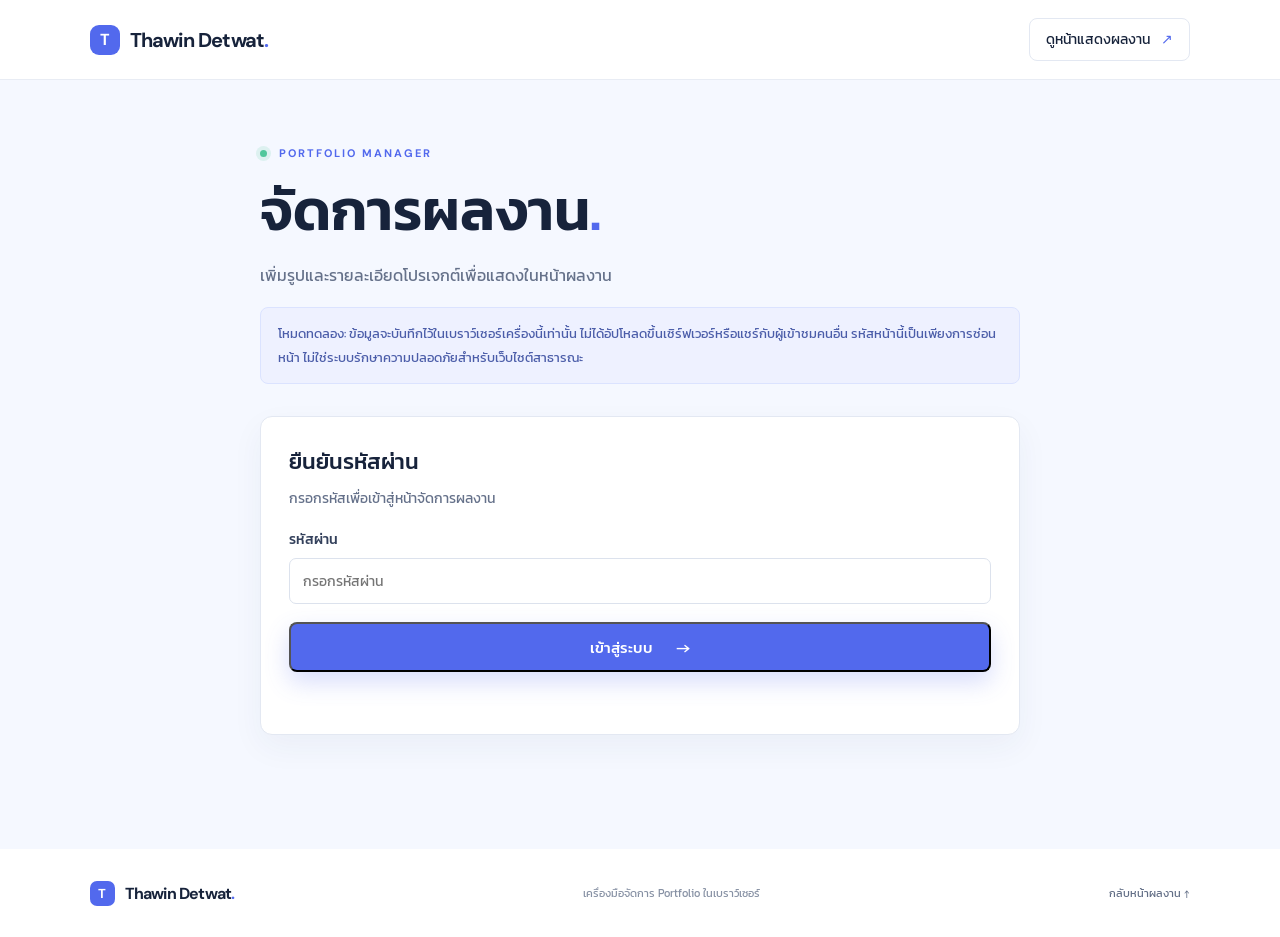
==== admin.html @ 8e3e982e "Add files via upload" ====
<!DOCTYPE html>
<html lang="th">
<head>
  <meta charset="UTF-8">
  <meta name="viewport" content="width=device-width, initial-scale=1.0">
  <meta name="description" content="จัดการและอัปโหลดผลงาน Portfolio ของ Thawin Detwat">
  <meta name="theme-color" content="#f5f8ff">
  <title>จัดการผลงาน | Thawin Detwat</title>
  <link rel="preconnect" href="https://fonts.googleapis.com">
  <link rel="preconnect" href="https://fonts.gstatic.com" crossorigin>
  <link href="https://fonts.googleapis.com/css2?family=DM+Sans:wght@400;500;600;700&family=Kanit:wght@300;400;500;600;700&display=swap" rel="stylesheet">
  <link rel="stylesheet" href="style.css">
</head>
<body>
  <header class="site-header">
    <a class="brand" href="index.html" aria-label="Thawin Detwat - หน้าแรก">
      <span class="brand-mark" aria-hidden="true">T</span>
      <span>Thawin Detwat<span class="brand-period">.</span></span>
    </a>
    <a class="header-link" href="work.html">ดูหน้าแสดงผลงาน <span aria-hidden="true">↗</span></a>
  </header>

  <main class="admin-page">
    <section class="admin-intro">
      <p class="eyebrow"><span class="status-dot" aria-hidden="true"></span> PORTFOLIO MANAGER</p>
      <h1>จัดการผลงาน<span class="heading-period">.</span></h1>
      <p>เพิ่มรูปและรายละเอียดโปรเจกต์เพื่อแสดงในหน้าผลงาน</p>
      <div class="storage-notice" role="note">
        โหมดทดลอง: ข้อมูลจะบันทึกไว้ในเบราว์เซอร์เครื่องนี้เท่านั้น ไม่ได้อัปโหลดขึ้นเซิร์ฟเวอร์หรือแชร์กับผู้เข้าชมคนอื่น รหัสหน้านี้เป็นเพียงการซ่อนหน้า ไม่ใช่ระบบรักษาความปลอดภัยสำหรับเว็บไซต์สาธารณะ
      </div>
    </section>

    <section id="admin-login-panel" class="admin-panel admin-login-panel" aria-labelledby="login-heading">
      <h2 id="login-heading">ยืนยันรหัสผ่าน</h2>
      <p>กรอกรหัสเพื่อเข้าสู่หน้าจัดการผลงาน</p>
      <form id="admin-login-form">
        <label class="admin-field">
          <span>รหัสผ่าน</span>
          <input id="admin-password" name="password" type="password" inputmode="numeric" autocomplete="current-password" placeholder="กรอกรหัสผ่าน" required>
        </label>
        <button class="button button-primary" type="submit">เข้าสู่ระบบ <span aria-hidden="true">→</span></button>
        <p id="admin-login-status" class="admin-status" role="status" aria-live="polite"></p>
      </form>
    </section>

    <div id="admin-workspace" hidden>
      <div class="admin-session-bar">
        <span>เข้าสู่หน้าแอดมินแล้ว</span>
        <button id="admin-logout" class="button button-danger" type="button">ออกจากระบบ</button>
      </div>
      <section class="admin-panel" aria-labelledby="upload-heading">
        <h2 id="upload-heading">เพิ่มผลงานใหม่</h2>
        <form id="project-form">
          <label class="admin-field">
            <span>ชื่อผลงาน</span>
            <input name="title" type="text" maxlength="100" placeholder="เช่น เว็บไซต์ร้านกาแฟ" required>
          </label>
          <label class="admin-field">
            <span>หมวดหมู่</span>
            <input name="category" type="text" maxlength="40" placeholder="เช่น WEB DEVELOPMENT" required>
          </label>
          <label class="admin-field">
            <span>รายละเอียด</span>
            <textarea name="description" rows="4" maxlength="500" placeholder="เล่ารายละเอียดของผลงาน..." required></textarea>
          </label>
          <label class="admin-field">
            <span>รูปภาพผลงาน</span>
            <input id="project-image" name="image" type="file" accept="image/jpeg,image/png,image/webp,image/gif" required>
            <small>รองรับ JPG, PNG, WEBP, GIF ขนาดไม่เกิน 10 MB</small>
          </label>
          <div id="image-preview" class="admin-image-preview" hidden>
            <img alt="">
          </div>
          <button class="button button-primary" type="submit">บันทึกผลงาน <span aria-hidden="true">↗</span></button>
          <p id="admin-status" class="admin-status" role="status" aria-live="polite"></p>
        </form>
      </section>

      <section class="admin-panel admin-saved" aria-labelledby="saved-heading">
        <div class="admin-list-heading">
          <h2 id="saved-heading">ผลงานที่บันทึกไว้</h2>
          <a class="text-link" href="work.html">ดูหน้าแสดงผลงาน <span aria-hidden="true">→</span></a>
        </div>
        <div id="admin-project-list" class="admin-project-list">
          <p class="admin-empty">กำลังโหลดผลงาน...</p>
        </div>
      </section>
    </div>
  </main>

  <footer>
    <a class="brand footer-brand" href="index.html"><span class="brand-mark" aria-hidden="true">T</span><span>Thawin Detwat<span class="brand-period">.</span></span></a>
    <span>เครื่องมือจัดการ Portfolio ในเบราว์เซอร์</span>
    <a class="back-top" href="work.html">กลับหน้าผลงาน ↑</a>
  </footer>
  <script src="admin-auth.js"></script>
</body>
</html>
---- style.css ----
:root {
  color-scheme: light;
  --ink: #17233b;
  --muted: #65718a;
  --blue: #5269ed;
  --blue-dark: #384bc4;
  --paper: #f5f8ff;
  --line: #e3e8f2;
  --display: 'DM Sans', sans-serif;
}

* { box-sizing: border-box; }
html { scroll-behavior: smooth; scroll-padding-top: 86px; }
body { margin: 0; color: var(--ink); background: #fff; font-family: 'Kanit', sans-serif; }
a { color: inherit; text-decoration: none; }
button { font: inherit; }
::selection { color: #fff; background: var(--blue); }

.site-header {
  position: relative;
  z-index: 10;
  height: 80px;
  padding: 0 clamp(24px, 7vw, 108px);
  display: flex;
  align-items: center;
  justify-content: space-between;
  background: rgba(255, 255, 255, .94);
  border-bottom: 1px solid rgba(227, 232, 242, .8);
}
.brand { display: inline-flex; align-items: center; gap: 10px; font: 700 20px var(--display); letter-spacing: -.8px; }
.brand-mark { width: 30px; height: 30px; display: grid; place-items: center; border-radius: 9px; color: #fff; background: var(--blue); font: 700 16px var(--display); }
.brand-period, .heading-period { color: var(--blue); }
.main-nav { display: flex; align-items: center; gap: 38px; }
.main-nav a { color: #788197; font-size: 15px; transition: color .2s ease; }
.main-nav a:hover, .main-nav a.active { color: var(--blue); }
.main-nav a.active::after { content: ''; display: block; width: 5px; height: 5px; margin: 3px auto 0; border-radius: 50%; background: var(--blue); }
.header-link { padding: 10px 16px; border: 1px solid var(--line); border-radius: 8px; font-size: 14px; transition: color .2s ease, border-color .2s ease; }
.header-link:hover { color: var(--blue); border-color: var(--blue); }
.header-link span { margin-left: 8px; color: var(--blue); }
.menu-button { display: none; }

.home-banner { width: 100%; height: clamp(190px, 29vw, 360px); margin: 0; overflow: hidden; background: #4055b6; }
.home-banner img { display: block; width: 100%; height: 100%; object-fit: cover; }

.hero {
  position: relative;
  min-height: 650px;
  height: min(770px, calc(100vh - 80px));
  overflow: hidden;
  display: grid;
  grid-template-columns: 1fr 1fr;
  align-items: center;
  padding: 25px clamp(24px, 10vw, 155px) 75px;
  background: var(--paper);
}
.hero-glow { position: absolute; border-radius: 50%; pointer-events: none; }
.hero-glow-one { width: 570px; height: 570px; right: 3%; top: 5%; background: radial-gradient(circle, rgba(106, 127, 255, .16), rgba(106, 127, 255, 0) 70%); }
.hero-glow-two { width: 300px; height: 300px; left: -150px; bottom: -180px; background: rgba(100, 202, 235, .2); filter: blur(10px); }
.hero-copy { position: relative; z-index: 2; max-width: 580px; padding-bottom: 10px; }
.eyebrow { margin: 0 0 20px; color: var(--blue); font: 700 11px var(--display); letter-spacing: 2px; }
.status-dot { display: inline-block; width: 7px; height: 7px; margin-right: 7px; border-radius: 50%; background: #51c79b; box-shadow: 0 0 0 4px rgba(81, 199, 155, .15); }
.hero h1 { margin: 0; font-size: clamp(50px, 6vw, 78px); font-weight: 600; line-height: 1.23; letter-spacing: -1.5px; }
.hero h1 span { color: var(--blue); }
.hero-description { max-width: 490px; margin: 22px 0 0; color: var(--muted); font-size: 17px; line-height: 1.9; }
.hero-actions { display: flex; align-items: center; gap: 26px; margin-top: 32px; }
.button { display: inline-flex; align-items: center; justify-content: center; gap: 23px; min-height: 50px; padding: 0 20px; border-radius: 8px; font-size: 15px; font-weight: 500; }
.button-primary { color: #fff; background: var(--blue); box-shadow: 0 10px 24px rgba(82, 105, 237, .23); transition: background .2s ease, transform .2s ease, box-shadow .2s ease; }
.button-primary:hover { transform: translateY(-2px); background: var(--blue-dark); box-shadow: 0 13px 28px rgba(82, 105, 237, .3); }
.button-primary span { font-size: 19px; }
.text-link { color: #626e86; font-size: 14px; }
.text-link span { margin-left: 7px; color: var(--blue); }
.hero-note { display: flex; align-items: center; gap: 11px; margin-top: 48px; color: #8b95a8; font-size: 13px; }
.note-line { width: 29px; height: 1px; background: #aab3c4; }

.hero-visual { position: relative; z-index: 1; width: min(100%, 450px); justify-self: end; margin: 0 9% 0 0; }
.profile-card { position: relative; z-index: 2; padding: 20px 20px 0; overflow: hidden; border: 1px solid rgba(255, 255, 255, .75); border-radius: 15px; background: rgba(255, 255, 255, .82); box-shadow: 0 35px 80px rgba(44, 58, 115, .16); transform: rotate(2deg); }
.profile-card-top, .profile-card-bottom { display: flex; align-items: center; justify-content: space-between; }
.profile-card-top { color: #929bb0; font: 700 9px var(--display); letter-spacing: 1.5px; }
.profile-status { color: #4aaa83; }
.avatar-art { height: 345px; margin: 17px 0 0; overflow: hidden; border-radius: 9px 9px 0 0; background: #18264b; }
.avatar-art img { display: block; width: 100%; height: 100%; object-fit: cover; object-position: 22% center; }
.profile-card-bottom { min-height: 75px; gap: 10px; background: #fff; }
.profile-card-bottom div { display: grid; gap: 2px; }
.profile-card-bottom strong { font: 700 14px var(--display); }
.profile-card-bottom div span { color: #8b95a8; font-size: 11px; }
.card-arrow { width: 31px; height: 31px; display: grid; place-items: center; border-radius: 50%; color: var(--blue); background: #f1f3ff; }
.visual-orbit { position: absolute; border: 1px solid rgba(97, 120, 236, .22); border-radius: 50%; }
.orbit-one { inset: -47px -55px; transform: rotate(-15deg); }
.orbit-two { inset: -77px -25px; transform: rotate(22deg); }
.floating-tag { position: absolute; z-index: 3; padding: 10px 13px; border: 1px solid rgba(225, 229, 243, .9); border-radius: 7px; color: #6b7690; background: #fff; box-shadow: 0 9px 25px rgba(44, 58, 115, .1); font: 700 9px var(--display); letter-spacing: 1px; }
.floating-tag span { margin-right: 6px; color: var(--blue); font-size: 14px; vertical-align: -1px; }
.tag-top { top: 70px; left: -53px; transform: rotate(-5deg); }
.tag-bottom { right: -38px; bottom: 73px; transform: rotate(4deg); }
.floating-tag .tag-symbol { color: #54bfa0; }
.scroll-cue { position: absolute; bottom: 27px; left: clamp(24px, 10vw, 155px); display: flex; align-items: center; gap: 11px; color: #8993a6; font: 500 10px var(--display); letter-spacing: 1px; text-transform: uppercase; }
.scroll-cue span { width: 19px; height: 29px; border: 1px solid #aeb7c8; border-radius: 12px; }
.scroll-cue span::after { content: ''; display: block; width: 3px; height: 5px; margin: 6px auto; border-radius: 3px; background: var(--blue); }

.content-section { padding: 110px clamp(24px, 10vw, 155px); }
.section-heading { display: flex; align-items: end; justify-content: space-between; gap: 30px; margin-bottom: 45px; }
.section-heading .eyebrow { margin-bottom: 12px; }
.section-heading h2 { margin: 0; font-size: clamp(42px, 5vw, 58px); line-height: 1.2; font-weight: 600; letter-spacing: -1px; }
.section-heading > p { max-width: 350px; margin: 0 0 8px; color: var(--muted); font-size: 15px; line-height: 1.9; }
.project-grid { display: grid; grid-template-columns: repeat(3, minmax(0, 1fr)); gap: 23px; }
.project-card { overflow: hidden; border: 1px solid var(--line); border-radius: 11px; background: #fff; transition: transform .25s ease, box-shadow .25s ease; }
.project-card:hover { transform: translateY(-5px); box-shadow: 0 20px 38px rgba(39, 55, 103, .1); }
.project-preview { position: relative; height: 235px; display: flex; align-items: center; justify-content: center; overflow: hidden; }
.preview-one { background: linear-gradient(135deg, #b3c2ff, #6e80e4); }
.preview-two { background: linear-gradient(135deg, #d2e6fa, #8ebbd9); }
.preview-three { background: linear-gradient(135deg, #c6d6f4, #abb7da); }
.project-preview::before, .project-preview::after { position: absolute; content: ''; border: 1px solid rgba(255, 255, 255, .45); border-radius: 50%; }
.project-preview::before { width: 180px; height: 180px; right: -43px; top: -67px; }
.project-preview::after { width: 125px; height: 125px; left: -40px; bottom: -65px; }
.project-number, .preview-caption { position: absolute; color: rgba(255, 255, 255, .87); font: 700 9px var(--display); letter-spacing: 1.5px; }
.project-number { top: 17px; left: 18px; }
.preview-caption { right: 18px; bottom: 17px; }
.preview-icon { color: rgba(255, 255, 255, .9); font: 400 76px var(--display); text-shadow: 0 8px 24px rgba(50, 64, 133, .12); }
.project-info { padding: 21px 21px 23px; }
.project-meta { display: flex; justify-content: space-between; color: var(--blue); font: 700 9px var(--display); letter-spacing: 1.2px; }
.project-meta span:last-child { color: #a4adbd; }
.project-info h2, .project-info h3 { margin: 12px 0 6px; font-size: 21px; font-weight: 500; }
.project-info p { margin: 0; color: var(--muted); font-size: 13px; line-height: 1.8; }

.page-intro { padding: 82px clamp(24px, 10vw, 155px) 25px; background: var(--paper); }
.page-intro .eyebrow { margin-bottom: 13px; }
.page-intro h1 { margin: 0; font-size: clamp(48px, 6vw, 68px); font-weight: 600; line-height: 1.25; letter-spacing: -1px; }
.page-intro > p:last-child { max-width: 540px; margin: 12px 0 0; color: var(--muted); font-size: 15px; line-height: 1.9; }
.works-page { padding-top: 45px; }

.about { padding: 100px clamp(24px, 10vw, 155px); background: var(--paper); }
.about-inner { position: relative; display: grid; grid-template-columns: 120px 1fr; gap: 55px; max-width: 1120px; margin: 0 auto; }
.about-label { display: flex; flex-direction: column; align-self: start; padding-top: 6px; color: #bec7db; font: 700 12px var(--display); letter-spacing: 4px; line-height: 1.8; }
.about-copy { max-width: 690px; }
.about-copy .eyebrow { margin-bottom: 15px; }
.about-copy h2 { margin: 0; font-size: clamp(40px, 5vw, 62px); font-weight: 600; line-height: 1.35; letter-spacing: -1px; }
.about-copy > p:not(.eyebrow) { max-width: 660px; margin: 19px 0 0; color: var(--muted); font-size: 16px; line-height: 2; }
.about-details { display: flex; flex-wrap: wrap; gap: 25px 40px; margin-top: 35px; padding-top: 22px; border-top: 1px solid #e0e6f1; }
.about-details div { display: grid; gap: 5px; }
.about-details span { color: #929cb0; font-size: 11px; }
.about-details strong { color: #33415e; font-size: 13px; font-weight: 500; }
.about-stamp { position: absolute; right: 2%; bottom: 0; width: 120px; height: 120px; display: flex; flex-direction: column; align-items: center; justify-content: center; border: 1px solid #d6deef; border-radius: 50%; color: #8b97bb; font: 700 8px var(--display); letter-spacing: 1.5px; transform: rotate(-12deg); }
.about-stamp b { margin-top: 5px; color: var(--blue); font-size: 25px; }

.about-page { min-height: calc(100vh - 168px); display: flex; align-items: center; padding: 75px clamp(24px, 10vw, 155px); overflow: hidden; background: var(--paper); }
.about-page-inner { width: 100%; max-width: 1120px; margin: 0 auto; display: grid; grid-template-columns: 1.1fr .9fr; align-items: center; gap: 60px; }
.about-page-copy { position: relative; z-index: 2; }
.about-page-copy .eyebrow { margin-bottom: 17px; }
.about-page-copy h1 { margin: 0; font-size: clamp(42px, 5vw, 64px); font-weight: 600; line-height: 1.35; letter-spacing: -1px; }
.about-lead { margin: 18px 0 0; font-size: 18px; font-weight: 500; }
.about-description { max-width: 590px; margin: 10px 0 0; color: var(--muted); font-size: 15px; line-height: 2; }
.about-page .about-details { display: grid; grid-template-columns: repeat(2, minmax(0, 1fr)); max-width: 620px; gap: 0 24px; margin-top: 24px; padding-top: 0; border-top: 0; }
.about-page .about-details div { min-width: 0; gap: 3px; padding: 10px 0; border-bottom: 1px solid #e0e6f1; }
.about-page .about-details strong { overflow-wrap: anywhere; }
.about-page .about-details a:hover { color: var(--blue); }
.about-page .about-details .about-detail-wide { grid-column: 1 / -1; }
.education-history { max-width: 620px; margin-top: 30px; padding-top: 22px; border-top: 1px solid #e0e6f1; }
.education-history .eyebrow { margin-bottom: 6px; }
.education-history h2 { margin: 0 0 17px; font-size: 23px; font-weight: 500; }
.education-list { display: grid; gap: 12px; }
.education-entry { display: grid; grid-template-columns: 116px minmax(0, 1fr); align-items: center; gap: 14px; min-width: 0; padding: 10px; border: 1px solid #e0e6f1; border-radius: 9px; background: rgba(255, 255, 255, .72); }
.education-photo { min-height: 84px; display: flex; flex-direction: column; align-items: center; justify-content: center; gap: 3px; border-radius: 6px; color: #7381b6; background: linear-gradient(145deg, #e8edff, #d9f0f5); font-size: 10px; text-align: center; }
.education-photo img { display: block; width: 100%; height: 84px; border-radius: inherit; object-fit: cover; }
.education-photo-icon { color: #6275d7; font-size: 28px; line-height: 1; }
.education-entry-copy { min-width: 0; }
.education-level { margin: 0 0 4px; color: var(--blue); font: 700 10px var(--display); letter-spacing: 1px; text-transform: uppercase; }
.education-entry h3 { margin: 0; font-size: 15px; font-weight: 500; overflow-wrap: anywhere; }
.education-entry div > p:last-child { margin: 4px 0 0; color: var(--muted); font-size: 13px; }
.about-work-link { margin-top: 28px; }
.about-page-visual { position: relative; width: min(100%, 390px); justify-self: end; }
.about-page-visual .avatar-art { height: 310px; }
.about-page-visual .about-stamp { right: -32px; bottom: -40px; }

footer { min-height: 88px; display: flex; align-items: center; justify-content: space-between; gap: 20px; padding: 18px clamp(24px, 7vw, 108px); color: #8791a4; font-size: 11px; }
.footer-brand { color: var(--ink); font-size: 16px; }
.footer-brand .brand-mark { width: 25px; height: 25px; border-radius: 7px; font-size: 13px; }
.back-top { color: #626e86; transition: color .2s ease; }
.back-top:hover { color: var(--blue); }
.footer-links { display: flex; align-items: center; gap: 20px; }

:focus-visible { outline: 3px solid #8da0ff; outline-offset: 4px; }

.uploaded-projects { margin-bottom: 52px; }
.uploaded-projects > h2 { margin: 0 0 22px; font-size: 27px; font-weight: 500; }
.uploaded-projects[hidden] { display: none; }
.uploaded-project-preview img { display: block; width: 100%; height: 100%; object-fit: cover; }

.admin-page { min-height: calc(100vh - 168px); padding: 66px clamp(24px, 9vw, 135px) 90px; background: var(--paper); }
.admin-intro { max-width: 760px; margin: 0 auto 32px; }
.admin-intro .eyebrow { margin-bottom: 12px; }
.admin-intro h1 { margin: 0; font-size: clamp(40px, 5vw, 58px); font-weight: 600; line-height: 1.3; }
.admin-intro > p:not(.eyebrow) { color: var(--muted); }
.storage-notice { margin-top: 20px; padding: 14px 17px; border: 1px solid #dbe3ff; border-radius: 8px; color: #4b5da9; background: #eef1ff; font-size: 13px; line-height: 1.8; }
.admin-login-panel { max-width: 480px; }
.admin-login-panel > p { margin: -12px 0 20px; color: var(--muted); font-size: 14px; }
.admin-login-panel .admin-field { margin-bottom: 18px; }
.admin-login-panel .button { width: 100%; }
.admin-login-panel[hidden], #admin-workspace[hidden] { display: none; }
.admin-session-bar { max-width: 760px; margin: 0 auto 18px; display: flex; align-items: center; justify-content: space-between; gap: 16px; color: #526079; font-size: 14px; }
.admin-panel { max-width: 760px; margin: 0 auto 24px; padding: 28px; border: 1px solid var(--line); border-radius: 12px; background: #fff; box-shadow: 0 12px 32px rgba(39, 55, 103, .05); }
.admin-panel h2 { margin: 0 0 22px; font-size: 22px; font-weight: 500; }
.admin-field { display: grid; gap: 8px; margin-bottom: 19px; color: #34415c; font-size: 14px; font-weight: 500; }
.admin-field input, .admin-field textarea { width: 100%; min-height: 46px; padding: 11px 13px; border: 1px solid #dce2ed; border-radius: 7px; color: var(--ink); background: #fff; font: 400 14px 'Kanit', sans-serif; }
.admin-field textarea { min-height: 115px; resize: vertical; }
.admin-field input:focus, .admin-field textarea:focus { border-color: var(--blue); outline: 3px solid rgba(82, 105, 237, .12); }
.admin-field input[type="file"] { padding: 8px; }
.admin-field small { color: #828da2; font-size: 12px; font-weight: 300; }
.admin-image-preview { margin: 0 0 20px; overflow: hidden; border-radius: 8px; background: var(--paper); }
.admin-image-preview[hidden] { display: none; }
.admin-image-preview img { display: block; width: 100%; max-height: 320px; object-fit: contain; }
.admin-status { min-height: 22px; margin: 12px 0 0; color: #398260; font-size: 13px; }
.admin-status.is-error { color: #b33344; }
.button-danger { min-height: 38px; padding: 0 12px; border: 1px solid #f0c9cf; color: #a93143; background: #fff; cursor: pointer; }
.button-danger:hover { background: #fff3f4; }
.button-danger:disabled { opacity: .55; cursor: wait; }
.admin-saved { margin-top: 32px; }
.admin-list-heading { display: flex; align-items: center; justify-content: space-between; gap: 14px; }
.admin-list-heading h2 { margin-bottom: 0; }
.admin-project-list { display: grid; gap: 14px; margin-top: 20px; }
.admin-empty { margin: 0; color: var(--muted); font-size: 14px; }
.admin-project { display: grid; grid-template-columns: 150px minmax(0, 1fr); gap: 17px; padding: 13px; border: 1px solid var(--line); border-radius: 9px; }
.admin-project > img { width: 150px; height: 125px; border-radius: 6px; object-fit: cover; background: var(--paper); }
.admin-project-details { display: flex; flex-direction: column; align-items: flex-start; }
.admin-project-category { color: var(--blue); font: 700 9px var(--display); letter-spacing: 1px; }
.admin-project h3 { margin: 5px 0; font-size: 17px; font-weight: 500; }
.admin-project p { margin: 0 0 12px; color: var(--muted); font-size: 13px; line-height: 1.7; }
.admin-project .button-danger { margin-top: auto; }

@media (max-width: 900px) {
  .site-header { padding-right: 5vw; padding-left: 5vw; }
  .hero { padding-right: 7vw; padding-left: 7vw; }
  .hero-visual { margin-right: 4%; }
  .hero h1 { font-size: clamp(49px, 7vw, 68px); }
  .content-section, .about { padding-right: 7vw; padding-left: 7vw; }
  .page-intro { padding-right: 7vw; padding-left: 7vw; }
  .project-grid { gap: 15px; }
  .project-preview { height: 200px; }
  .about-page { padding-right: 7vw; padding-left: 7vw; }
  .about-page-inner { gap: 30px; }
  .about-page-visual { width: min(100%, 340px); }
  .admin-page { padding-right: 7vw; padding-left: 7vw; }
}

@media (max-width: 680px) {
  html { scroll-padding-top: 70px; }
  .site-header { height: 68px; padding: 0 20px; }
  .brand { font-size: 18px; }
  .header-link { display: none; }
  .menu-button { display: grid; place-items: center; width: 40px; height: 40px; border: 0; border-radius: 8px; color: var(--ink); background: transparent; font-size: 24px; cursor: pointer; }
  .menu-button:hover { background: var(--paper); }
  .main-nav { position: absolute; top: 67px; left: 0; right: 0; display: none; flex-direction: column; align-items: stretch; gap: 0; padding: 8px 20px 16px; border-bottom: 1px solid var(--line); background: #fff; box-shadow: 0 14px 20px rgba(23, 35, 59, .08); }
  .main-nav.open { display: flex; }
  .main-nav a { padding: 12px 0; }
  .main-nav a.active::after { display: none; }
  .home-banner { height: clamp(150px, 48vw, 230px); }
  .hero { min-height: 0; height: auto; grid-template-columns: 1fr; gap: 44px; padding: 73px 24px 70px; }
  .hero-copy { padding: 0; }
  .eyebrow { font-size: 10px; }
  .hero h1 { font-size: clamp(48px, 12vw, 66px); }
  .hero-description { margin-top: 16px; font-size: 15px; }
  .hero-actions { flex-wrap: wrap; gap: 19px; margin-top: 24px; }
  .button { min-height: 46px; }
  .hero-note { margin-top: 28px; font-size: 11px; }
  .hero-visual { width: min(82%, 370px); justify-self: center; margin: 0 0 8px; }
  .profile-card { padding: 15px 15px 0; }
  .avatar-art { height: 285px; margin-top: 13px; }
  .tag-top { top: 48px; left: -38px; }
  .tag-bottom { right: -31px; bottom: 55px; }
  .scroll-cue { display: none; }
  .content-section { padding: 76px 22px; }
  .section-heading { display: block; margin-bottom: 29px; }
  .section-heading h2 { font-size: 43px; }
  .section-heading > p { margin-top: 12px; font-size: 14px; }
  .project-grid { grid-template-columns: 1fr; gap: 17px; }
  .project-preview { height: 220px; }
  .page-intro { padding: 63px 22px 10px; }
  .page-intro h1 { font-size: 48px; }
  .page-intro > p:last-child { font-size: 14px; }
  .works-page { padding-top: 28px; }
  .about { padding: 74px 22px; }
  .about-inner { grid-template-columns: 1fr; gap: 23px; }
  .about-label { flex-direction: row; gap: 10px; padding: 0; }
  .about-copy h2 { font-size: 43px; }
  .about-copy > p:not(.eyebrow) { font-size: 14px; }
  .about-details { gap: 18px 24px; margin-top: 25px; }
  .about-details div { min-width: calc(50% - 12px); }
  .about-stamp { right: 0; bottom: -65px; width: 78px; height: 78px; font-size: 6px; }
  .about-stamp b { font-size: 18px; }
  .about-page { min-height: 0; padding: 60px 22px 76px; }
  .about-page-inner { grid-template-columns: 1fr; gap: 45px; }
  .about-page-copy h1 { font-size: clamp(40px, 10vw, 52px); }
  .about-lead { font-size: 16px; }
  .about-page .about-details { gap: 0 18px; margin-top: 18px; }
  .about-page .about-details div { min-width: 0; }
  .education-history { margin-top: 24px; padding-top: 18px; }
  .education-history h2 { font-size: 21px; }
  .education-entry { grid-template-columns: 88px minmax(0, 1fr); gap: 10px; padding: 8px; }
  .education-photo { min-height: 74px; font-size: 9px; }
  .education-photo img { height: 74px; }
  .education-photo-icon { font-size: 24px; }
  .education-level { font-size: 9px; letter-spacing: .5px; }
  .education-entry h3 { font-size: 14px; }
  .about-page-visual { width: min(82%, 350px); justify-self: center; margin-bottom: 10px; }
  .about-page-visual .profile-card { padding: 15px 15px 0; }
  .about-page-visual .avatar-art { height: 285px; margin-top: 13px; }
  .about-page-visual .about-stamp { right: -22px; bottom: -32px; }
  .admin-page { padding: 48px 18px 65px; }
  .admin-panel { padding: 21px 17px; }
  .admin-list-heading { align-items: flex-start; flex-direction: column; }
  .admin-project { grid-template-columns: 95px minmax(0, 1fr); gap: 12px; padding: 10px; }
  .admin-project > img { width: 95px; height: 100px; }
  .admin-project p { font-size: 12px; }
  .footer-links { gap: 12px; }
  footer { flex-wrap: wrap; justify-content: space-between; padding: 20px 22px; font-size: 10px; }
  footer > span { order: 3; width: 100%; }
}

@media (prefers-reduced-motion: no-preference) {
  .hero-copy { animation: rise-in .65s ease-out both; }
  .hero-visual { animation: float-in .75s .12s ease-out both; }
  @keyframes rise-in { from { opacity: 0; transform: translateY(18px); } to { opacity: 1; transform: translateY(0); } }
  @keyframes float-in { from { opacity: 0; transform: translateY(15px) scale(.98); } to { opacity: 1; transform: translateY(0) scale(1); } }
}

@media (prefers-reduced-motion: reduce) {
  *, *::before, *::after { scroll-behavior: auto !important; transition-duration: .01ms !important; animation-duration: .01ms !important; animation-iteration-count: 1 !important; }
}
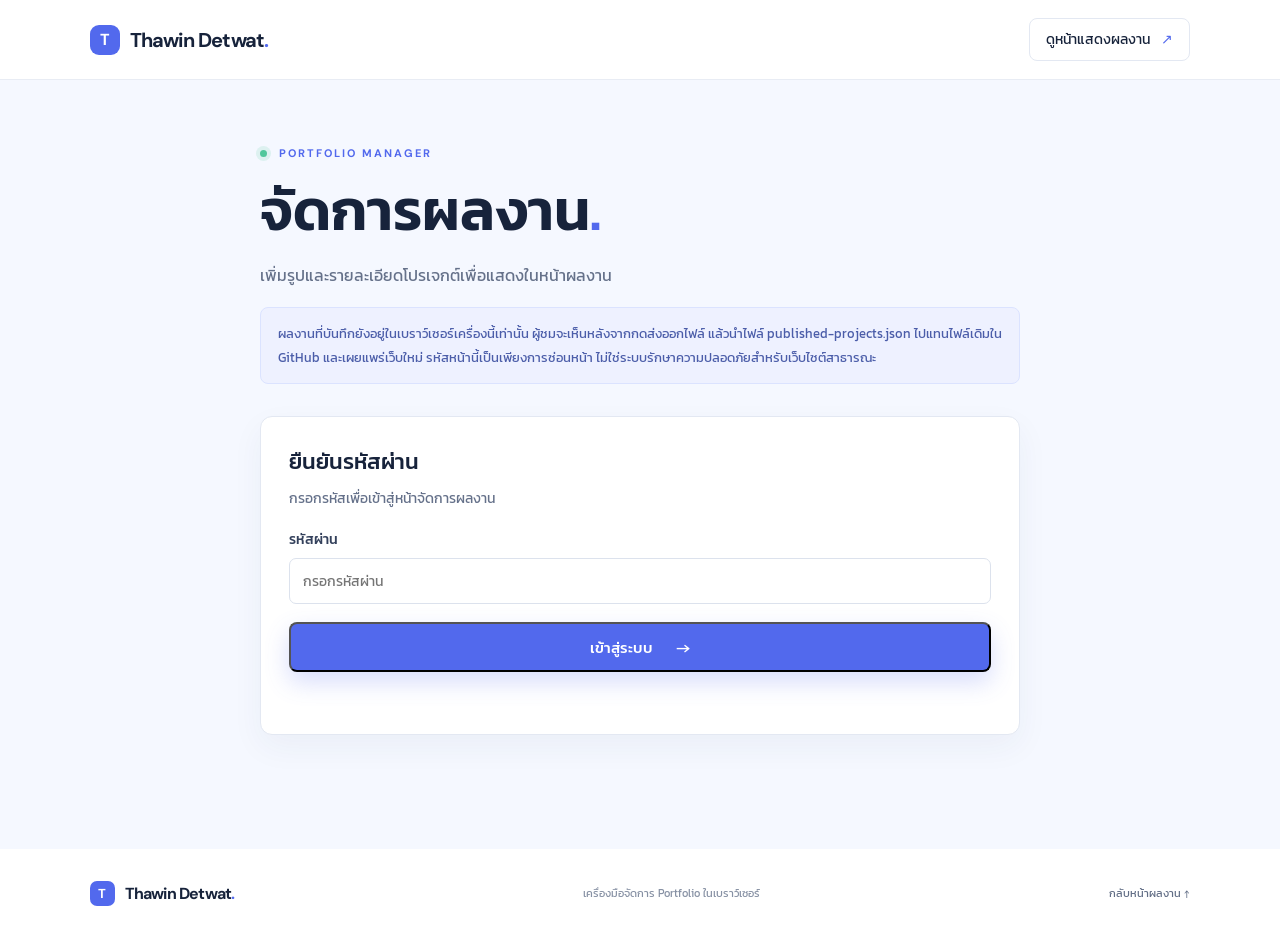
==== commit bc999a1b: "Add files via upload" ====
--- a/admin.html
+++ b/admin.html
@@ -26,7 +26,7 @@
       <h1>จัดการผลงาน<span class="heading-period">.</span></h1>
       <p>เพิ่มรูปและรายละเอียดโปรเจกต์เพื่อแสดงในหน้าผลงาน</p>
       <div class="storage-notice" role="note">
-        โหมดทดลอง: ข้อมูลจะบันทึกไว้ในเบราว์เซอร์เครื่องนี้เท่านั้น ไม่ได้อัปโหลดขึ้นเซิร์ฟเวอร์หรือแชร์กับผู้เข้าชมคนอื่น รหัสหน้านี้เป็นเพียงการซ่อนหน้า ไม่ใช่ระบบรักษาความปลอดภัยสำหรับเว็บไซต์สาธารณะ
+        ผลงานที่บันทึกยังอยู่ในเบราว์เซอร์เครื่องนี้เท่านั้น ผู้ชมจะเห็นหลังจากกดส่งออกไฟล์ แล้วนำไฟล์ published-projects.json ไปแทนไฟล์เดิมใน GitHub และเผยแพร่เว็บใหม่ รหัสหน้านี้เป็นเพียงการซ่อนหน้า ไม่ใช่ระบบรักษาความปลอดภัยสำหรับเว็บไซต์สาธารณะ
       </div>
     </section>
 
@@ -64,13 +64,21 @@
             <textarea name="description" rows="4" maxlength="500" placeholder="เล่ารายละเอียดของผลงาน..." required></textarea>
           </label>
           <label class="admin-field">
-            <span>รูปภาพผลงาน</span>
-            <input id="project-image" name="image" type="file" accept="image/jpeg,image/png,image/webp,image/gif" required>
-            <small>รองรับ JPG, PNG, WEBP, GIF ขนาดไม่เกิน 10 MB</small>
+            <span>ลิงก์ผลงาน (ไม่บังคับ)</span>
+            <input name="link" type="url" maxlength="2048" placeholder="https://example.com">
+            <small>ลิงก์ต้องขึ้นต้นด้วย http:// หรือ https://</small>
           </label>
-          <div id="image-preview" class="admin-image-preview" hidden>
-            <img alt="">
-          </div>
+          <label class="admin-field">
+            <span>รูปภาพผลงาน (สูงสุด 3 รูป)</span>
+            <input id="project-image" name="image" type="file" accept="image/jpeg,image/png,image/webp,image/gif" multiple required>
+            <small>เลือกได้ 1–3 รูป รองรับ JPG, PNG, WEBP, GIF ขนาดไม่เกิน 10 MB ต่อรูป</small>
+          </label>
+          <label class="admin-field">
+            <span>ไฟล์ PDF (ไม่บังคับ)</span>
+            <input id="project-pdf" name="pdf" type="file" accept="application/pdf,.pdf">
+            <small>รองรับไฟล์ PDF ขนาดไม่เกิน 10 MB</small>
+          </label>
+          <div id="image-preview" class="admin-image-preview" hidden></div>
           <button class="button button-primary" type="submit">บันทึกผลงาน <span aria-hidden="true">↗</span></button>
           <p id="admin-status" class="admin-status" role="status" aria-live="polite"></p>
         </form>
@@ -78,9 +86,18 @@
 
       <section class="admin-panel admin-saved" aria-labelledby="saved-heading">
         <div class="admin-list-heading">
-          <h2 id="saved-heading">ผลงานที่บันทึกไว้</h2>
+          <div>
+            <h2 id="saved-heading">ผลงานที่บันทึกไว้</h2>
+            <p class="admin-list-help">ใช้ปุ่ม ↑ ↓ เพื่อจัดลำดับผลงาน งานที่อยู่ด้านบนจะแสดงก่อน</p>
+          </div>
           <a class="text-link" href="work.html">ดูหน้าแสดงผลงาน <span aria-hidden="true">→</span></a>
         </div>
+        <div class="storage-notice" role="note">
+          เมื่อแก้ไขผลงานเสร็จ ให้ส่งออกไฟล์ด้านล่าง แล้วอัปโหลดทับไฟล์ published-projects.json ที่อยู่ข้าง work.html ใน GitHub จากนั้น commit/push เพื่อเผยแพร่ให้ทุกคนเห็น
+        </div>
+        <button id="publish-projects" class="button button-primary" type="button">เตรียมไฟล์สำหรับเผยแพร่ <span aria-hidden="true">↓</span></button>
+        <a id="download-projects" class="button button-primary" download="published-projects.json" hidden>ดาวน์โหลด published-projects.json</a>
+        <p id="publish-status" class="admin-status" role="status" aria-live="polite"></p>
         <div id="admin-project-list" class="admin-project-list">
           <p class="admin-empty">กำลังโหลดผลงาน...</p>
         </div>
--- a/style.css
+++ b/style.css
@@ -64,6 +64,7 @@
 .hero-description { max-width: 490px; margin: 22px 0 0; color: var(--muted); font-size: 17px; line-height: 1.9; }
 .hero-actions { display: flex; align-items: center; gap: 26px; margin-top: 32px; }
 .button { display: inline-flex; align-items: center; justify-content: center; gap: 23px; min-height: 50px; padding: 0 20px; border-radius: 8px; font-size: 15px; font-weight: 500; }
+.button[hidden] { display: none; }
 .button-primary { color: #fff; background: var(--blue); box-shadow: 0 10px 24px rgba(82, 105, 237, .23); transition: background .2s ease, transform .2s ease, box-shadow .2s ease; }
 .button-primary:hover { transform: translateY(-2px); background: var(--blue-dark); box-shadow: 0 13px 28px rgba(82, 105, 237, .3); }
 .button-primary span { font-size: 19px; }
@@ -108,11 +109,11 @@
 .preview-one { background: linear-gradient(135deg, #b3c2ff, #6e80e4); }
 .preview-two { background: linear-gradient(135deg, #d2e6fa, #8ebbd9); }
 .preview-three { background: linear-gradient(135deg, #c6d6f4, #abb7da); }
-.project-preview::before, .project-preview::after { position: absolute; content: ''; border: 1px solid rgba(255, 255, 255, .45); border-radius: 50%; }
+.project-preview::before, .project-preview::after { position: absolute; content: ''; border: 1px solid rgba(255, 255, 255, .45); border-radius: 50%; pointer-events: none; }
 .project-preview::before { width: 180px; height: 180px; right: -43px; top: -67px; }
 .project-preview::after { width: 125px; height: 125px; left: -40px; bottom: -65px; }
 .project-number, .preview-caption { position: absolute; color: rgba(255, 255, 255, .87); font: 700 9px var(--display); letter-spacing: 1.5px; }
-.project-number { top: 17px; left: 18px; }
+.project-number { z-index: 2; top: 17px; left: 18px; }
 .preview-caption { right: 18px; bottom: 17px; }
 .preview-icon { color: rgba(255, 255, 255, .9); font: 400 76px var(--display); text-shadow: 0 8px 24px rgba(50, 64, 133, .12); }
 .project-info { padding: 21px 21px 23px; }
@@ -120,6 +121,8 @@
 .project-meta span:last-child { color: #a4adbd; }
 .project-info h2, .project-info h3 { margin: 12px 0 6px; font-size: 21px; font-weight: 500; }
 .project-info p { margin: 0; color: var(--muted); font-size: 13px; line-height: 1.8; }
+.project-actions { display: flex; flex-wrap: wrap; gap: 8px 18px; margin-top: 12px; }
+.project-link { display: inline-block; color: var(--blue); }
 
 .page-intro { padding: 82px clamp(24px, 10vw, 155px) 25px; background: var(--paper); }
 .page-intro .eyebrow { margin-bottom: 13px; }
@@ -182,7 +185,20 @@
 .uploaded-projects { margin-bottom: 52px; }
 .uploaded-projects > h2 { margin: 0 0 22px; font-size: 27px; font-weight: 500; }
 .uploaded-projects[hidden] { display: none; }
-.uploaded-project-preview img { display: block; width: 100%; height: 100%; object-fit: cover; }
+.uploaded-project-gallery { position: absolute; z-index: 1; inset: 0; display: grid; grid-template-columns: repeat(2, minmax(0, 1fr)); grid-template-rows: repeat(2, minmax(0, 1fr)); gap: 3px; }
+.uploaded-project-gallery .project-image-button { position: relative; min-width: 0; min-height: 0; padding: 0; overflow: hidden; border: 0; background: transparent; cursor: pointer; }
+.uploaded-project-gallery .project-image-button img { display: block; width: 100%; height: 100%; object-fit: cover; }
+.uploaded-project-gallery .project-image-button:first-child:nth-last-child(2), .uploaded-project-gallery .project-image-button:first-child:nth-last-child(2) ~ .project-image-button { grid-row: span 2; }
+.uploaded-project-gallery .project-image-button:first-child:nth-last-child(3) { grid-row: span 2; }
+.uploaded-project-gallery.single-image { display: block; }
+.uploaded-project-gallery.single-image .project-image-button { position: absolute; inset: 0; width: 100%; height: 100%; }
+.image-viewer { position: fixed; z-index: 20; inset: 0; display: flex; align-items: center; justify-content: center; padding: 24px; background: rgba(8, 10, 16, .72); }
+.image-viewer[hidden] { display: none; }
+.image-viewer-open { overflow: hidden; }
+.image-viewer-image { display: block; width: auto; height: auto; max-width: min(65vw, 560px); max-height: 65vh; border-radius: 8px; object-fit: contain; }
+.image-viewer-close { position: absolute; z-index: 1; top: 7px; right: 7px; width: 38px; height: 38px; border: 1px solid rgba(255, 255, 255, .55); border-radius: 50%; color: #fff; background: rgba(16, 17, 22, .8); font: 300 27px/1 var(--display); cursor: pointer; }
+.image-viewer-close:hover { background: rgba(255, 255, 255, .18); }
+.image-viewer-close:focus-visible { outline-color: #fff; }
 
 .admin-page { min-height: calc(100vh - 168px); padding: 66px clamp(24px, 9vw, 135px) 90px; background: var(--paper); }
 .admin-intro { max-width: 760px; margin: 0 auto 32px; }
@@ -204,9 +220,9 @@
 .admin-field input:focus, .admin-field textarea:focus { border-color: var(--blue); outline: 3px solid rgba(82, 105, 237, .12); }
 .admin-field input[type="file"] { padding: 8px; }
 .admin-field small { color: #828da2; font-size: 12px; font-weight: 300; }
-.admin-image-preview { margin: 0 0 20px; overflow: hidden; border-radius: 8px; background: var(--paper); }
+.admin-image-preview { display: grid; grid-template-columns: repeat(3, minmax(0, 1fr)); gap: 10px; margin: 0 0 20px; overflow: hidden; border-radius: 8px; background: var(--paper); }
 .admin-image-preview[hidden] { display: none; }
-.admin-image-preview img { display: block; width: 100%; max-height: 320px; object-fit: contain; }
+.admin-image-preview img { display: block; width: 100%; height: 130px; border-radius: 6px; object-fit: contain; }
 .admin-status { min-height: 22px; margin: 12px 0 0; color: #398260; font-size: 13px; }
 .admin-status.is-error { color: #b33344; }
 .button-danger { min-height: 38px; padding: 0 12px; border: 1px solid #f0c9cf; color: #a93143; background: #fff; cursor: pointer; }
@@ -215,15 +231,21 @@
 .admin-saved { margin-top: 32px; }
 .admin-list-heading { display: flex; align-items: center; justify-content: space-between; gap: 14px; }
 .admin-list-heading h2 { margin-bottom: 0; }
+.admin-list-help { margin: 4px 0 0; color: var(--muted); font-size: 13px; }
 .admin-project-list { display: grid; gap: 14px; margin-top: 20px; }
 .admin-empty { margin: 0; color: var(--muted); font-size: 14px; }
 .admin-project { display: grid; grid-template-columns: 150px minmax(0, 1fr); gap: 17px; padding: 13px; border: 1px solid var(--line); border-radius: 9px; }
 .admin-project > img { width: 150px; height: 125px; border-radius: 6px; object-fit: cover; background: var(--paper); }
 .admin-project-details { display: flex; flex-direction: column; align-items: flex-start; }
+.admin-project-number { margin-bottom: 5px; color: var(--blue); font-size: 12px; font-weight: 600; }
 .admin-project-category { color: var(--blue); font: 700 9px var(--display); letter-spacing: 1px; }
 .admin-project h3 { margin: 5px 0; font-size: 17px; font-weight: 500; }
 .admin-project p { margin: 0 0 12px; color: var(--muted); font-size: 13px; line-height: 1.7; }
 .admin-project .button-danger { margin-top: auto; }
+.admin-project-order { display: flex; gap: 8px; margin: 3px 0 12px; }
+.admin-project-move { min-height: 34px; padding: 0 12px; border: 1px solid var(--line); border-radius: 6px; color: var(--ink); background: #fff; cursor: pointer; }
+.admin-project-move:hover:not(:disabled) { color: var(--blue); border-color: var(--blue); }
+.admin-project-move:disabled { opacity: .4; cursor: not-allowed; }
 
 @media (max-width: 900px) {
   .site-header { padding-right: 5vw; padding-left: 5vw; }
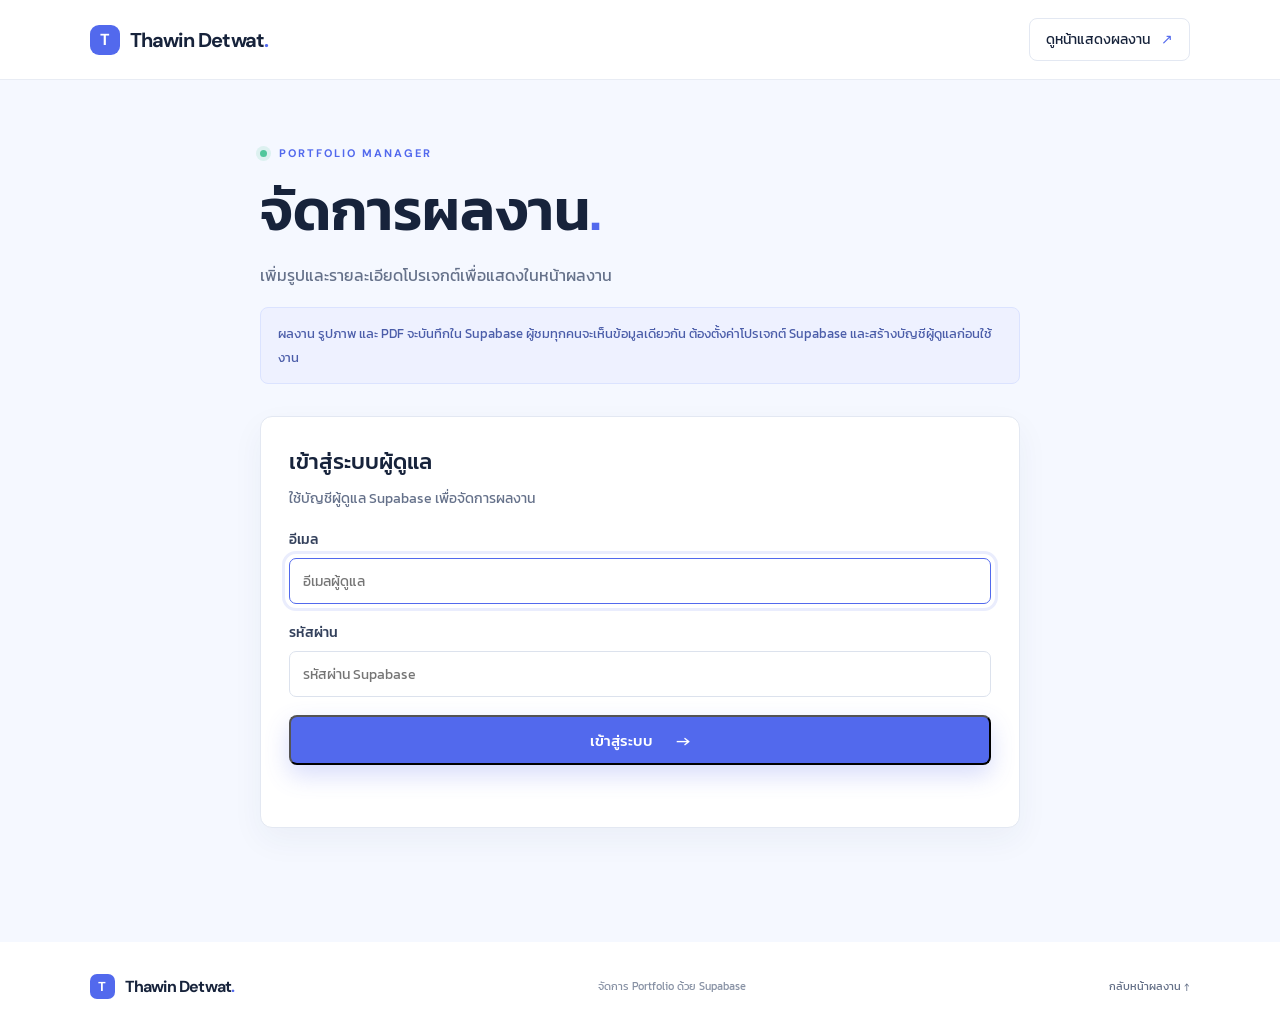
==== commit 68802822: "Add files via upload" ====
--- a/admin.html
+++ b/admin.html
@@ -26,17 +26,21 @@
       <h1>จัดการผลงาน<span class="heading-period">.</span></h1>
       <p>เพิ่มรูปและรายละเอียดโปรเจกต์เพื่อแสดงในหน้าผลงาน</p>
       <div class="storage-notice" role="note">
-        ผลงานที่บันทึกยังอยู่ในเบราว์เซอร์เครื่องนี้เท่านั้น ผู้ชมจะเห็นหลังจากกดส่งออกไฟล์ แล้วนำไฟล์ published-projects.json ไปแทนไฟล์เดิมใน GitHub และเผยแพร่เว็บใหม่ รหัสหน้านี้เป็นเพียงการซ่อนหน้า ไม่ใช่ระบบรักษาความปลอดภัยสำหรับเว็บไซต์สาธารณะ
+        ผลงาน รูปภาพ และ PDF จะบันทึกใน Supabase ผู้ชมทุกคนจะเห็นข้อมูลเดียวกัน ต้องตั้งค่าโปรเจกต์ Supabase และสร้างบัญชีผู้ดูแลก่อนใช้งาน
       </div>
     </section>
 
     <section id="admin-login-panel" class="admin-panel admin-login-panel" aria-labelledby="login-heading">
-      <h2 id="login-heading">ยืนยันรหัสผ่าน</h2>
-      <p>กรอกรหัสเพื่อเข้าสู่หน้าจัดการผลงาน</p>
+      <h2 id="login-heading">เข้าสู่ระบบผู้ดูแล</h2>
+      <p>ใช้บัญชีผู้ดูแล Supabase เพื่อจัดการผลงาน</p>
       <form id="admin-login-form">
         <label class="admin-field">
+          <span>อีเมล</span>
+          <input id="admin-email" name="email" type="email" autocomplete="username" placeholder="อีเมลผู้ดูแล" required>
+        </label>
+        <label class="admin-field">
           <span>รหัสผ่าน</span>
-          <input id="admin-password" name="password" type="password" inputmode="numeric" autocomplete="current-password" placeholder="กรอกรหัสผ่าน" required>
+          <input id="admin-password" name="password" type="password" autocomplete="current-password" placeholder="รหัสผ่าน Supabase" required>
         </label>
         <button class="button button-primary" type="submit">เข้าสู่ระบบ <span aria-hidden="true">→</span></button>
         <p id="admin-login-status" class="admin-status" role="status" aria-live="polite"></p>
@@ -92,12 +96,11 @@
           </div>
           <a class="text-link" href="work.html">ดูหน้าแสดงผลงาน <span aria-hidden="true">→</span></a>
         </div>
-        <div class="storage-notice" role="note">
-          เมื่อแก้ไขผลงานเสร็จ ให้ส่งออกไฟล์ด้านล่าง แล้วอัปโหลดทับไฟล์ published-projects.json ที่อยู่ข้าง work.html ใน GitHub จากนั้น commit/push เพื่อเผยแพร่ให้ทุกคนเห็น
+        <div id="legacy-projects-notice" class="storage-notice" hidden>
+          พบผลงานเก่าที่บันทึกไว้ในเบราว์เซอร์เครื่องนี้ สามารถย้ายเข้าฐานข้อมูล Supabase เพื่อให้ทุกคนเห็นได้
         </div>
-        <button id="publish-projects" class="button button-primary" type="button">เตรียมไฟล์สำหรับเผยแพร่ <span aria-hidden="true">↓</span></button>
-        <a id="download-projects" class="button button-primary" download="published-projects.json" hidden>ดาวน์โหลด published-projects.json</a>
-        <p id="publish-status" class="admin-status" role="status" aria-live="polite"></p>
+        <button id="migrate-legacy-projects" class="button button-primary" type="button" hidden>ย้ายผลงานเดิมเข้า Supabase</button>
+        <p id="migration-status" class="admin-status" role="status" aria-live="polite"></p>
         <div id="admin-project-list" class="admin-project-list">
           <p class="admin-empty">กำลังโหลดผลงาน...</p>
         </div>
@@ -107,9 +110,9 @@
 
   <footer>
     <a class="brand footer-brand" href="index.html"><span class="brand-mark" aria-hidden="true">T</span><span>Thawin Detwat<span class="brand-period">.</span></span></a>
-    <span>เครื่องมือจัดการ Portfolio ในเบราว์เซอร์</span>
+    <span>จัดการ Portfolio ด้วย Supabase</span>
     <a class="back-top" href="work.html">กลับหน้าผลงาน ↑</a>
   </footer>
-  <script src="admin-auth.js"></script>
+  <script type="module" src="admin-auth.js"></script>
 </body>
 </html>
